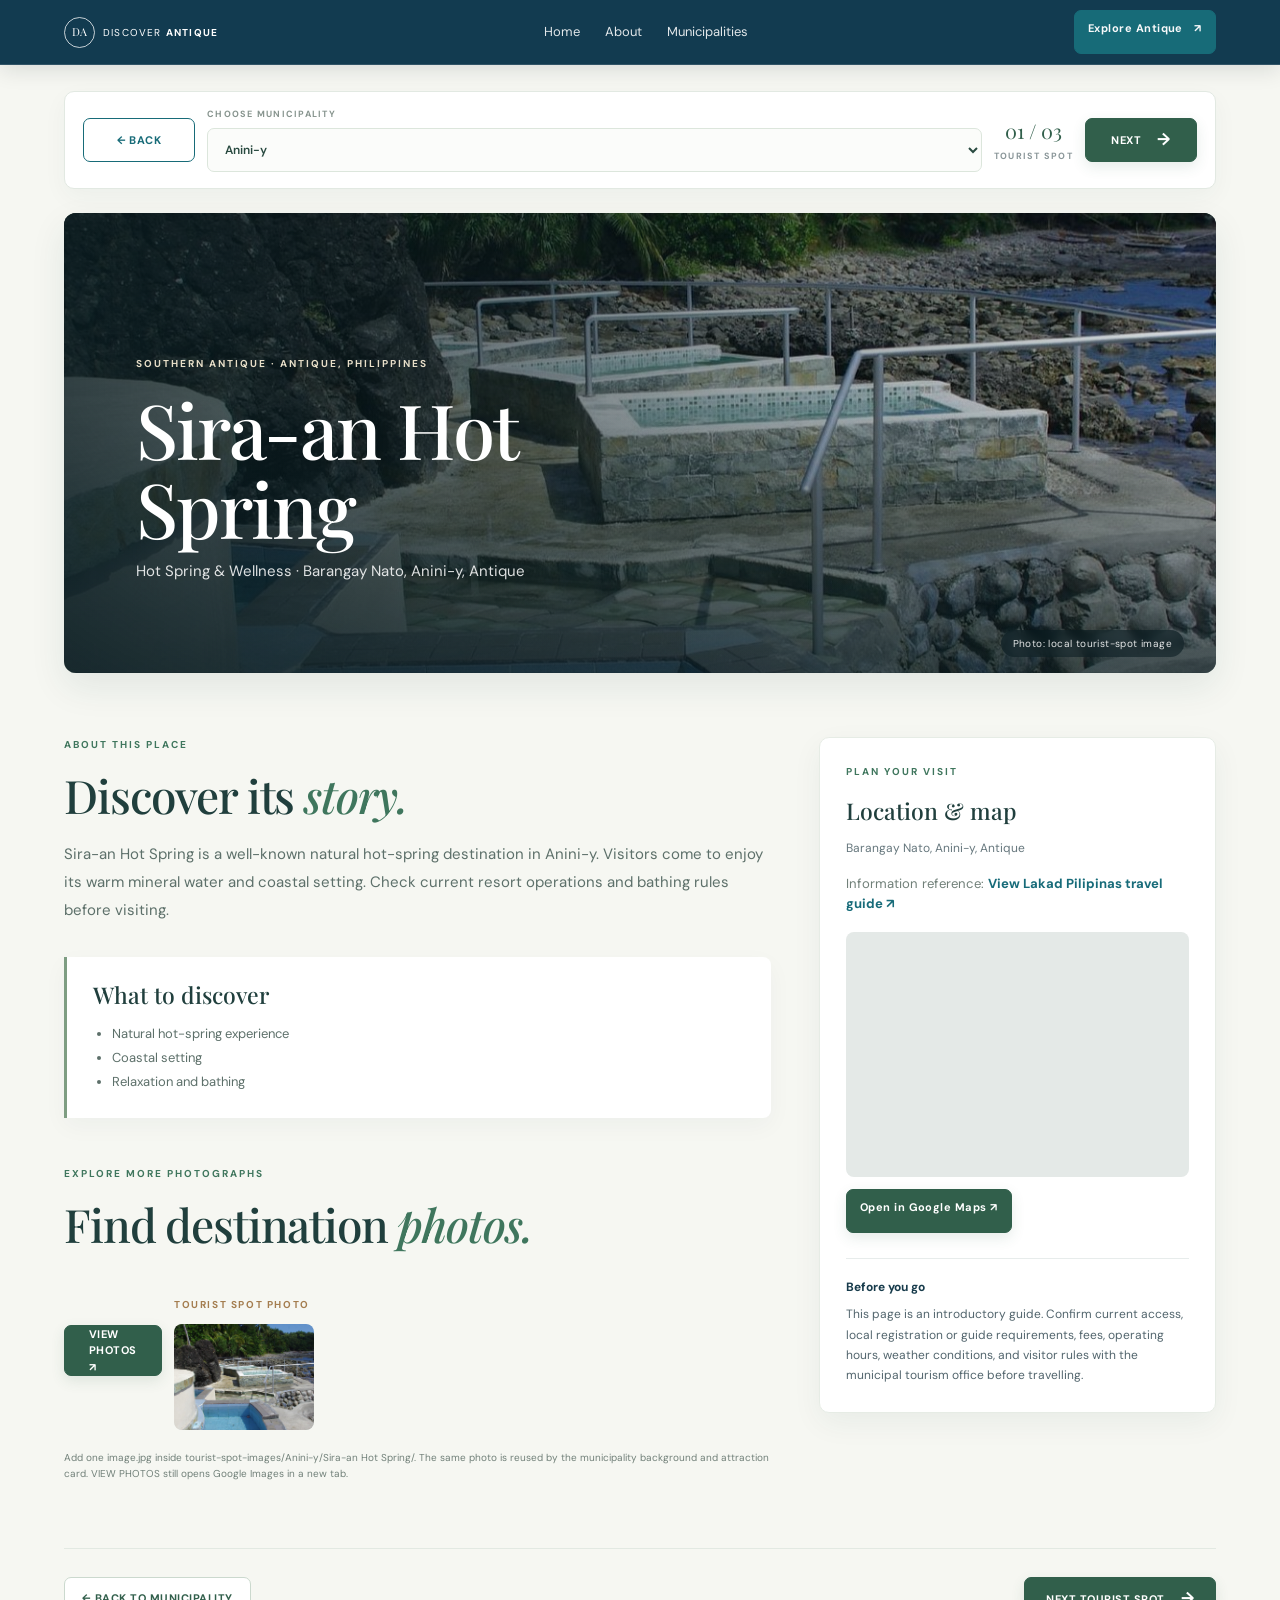
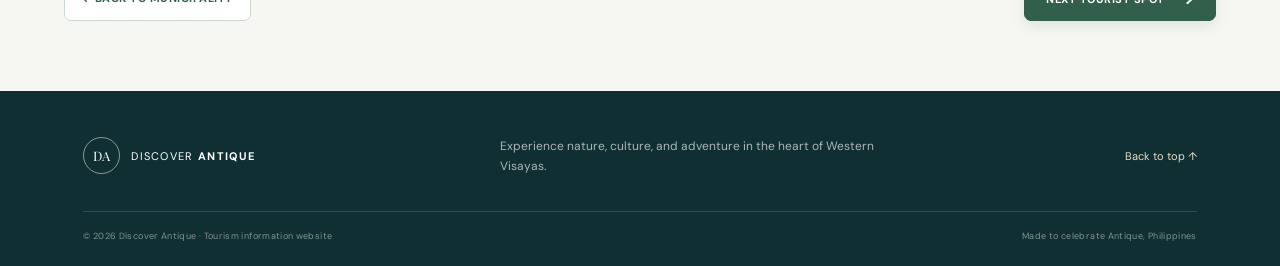
==== destination.html @ 6f018808 "Update Barbaza tourist attractions" ====
<!DOCTYPE html>
<html lang="en"><head>
<meta charset="UTF-8"><meta name="viewport" content="width=device-width, initial-scale=1.0">
<meta name="description" content="Explore attractions, sample photos, location information, and maps in Antique, Philippines.">
<meta name="referrer" content="no-referrer"><meta name="theme-color" content="#123B50"><title>Destination Details | Discover Antique</title>
<link rel="preconnect" href="https://fonts.googleapis.com"><link rel="preconnect" href="https://fonts.gstatic.com" crossorigin>
<link href="https://fonts.googleapis.com/css2?family=DM+Sans:wght@400;500;600;700&family=Playfair+Display:wght@500;600;700&display=swap" rel="stylesheet">
<link href="https://cdn.jsdelivr.net/npm/bootstrap@5.3.3/dist/css/bootstrap.min.css" rel="stylesheet" integrity="sha384-QWTKZyjpPEjISv5WaRU9OFeRpok6YctnYmDr5pNlyT2bRjXh0JMhjY6hW+ALEwIH" crossorigin="anonymous"><link rel="stylesheet" href="css/style.css"><link rel="stylesheet" href="css/destination.css">
</head><body class="detail-page">
<header class="site-header detail-header">
<a class="brand" href="index.html#top" aria-label="Discover Antique home"><span class="brand-mark">DA</span><span class="brand-name">DISCOVER <strong>ANTIQUE</strong></span></a>
<nav class="main-nav detail-nav" aria-label="Main navigation"><a href="index.html#top">Home</a><a href="index.html#about">About</a><a href="index.html#municipalities">Municipalities</a></nav>
<a class="header-cta btn btn-outline-light" href="index.html#municipalities">Explore Antique <span>↗</span></a></header>
<main class="detail-main">
<section class="destination-navigation" aria-label="Destination navigation">
  <a class="destination-back btn btn-outline-primary" id="backToMunicipality" href="index.html#municipalities">← BACK</a>
  <label class="detail-municipality-picker"><span>CHOOSE MUNICIPALITY</span><select id="detailMunicipalitySelect" aria-label="Choose a municipality"></select></label>
  <div class="destination-step" aria-live="polite">
    <span id="destinationStep">01 / 01</span>
    <small>TOURIST SPOT</small>
  </div>
  <button class="destination-next btn btn-primary" id="nextAttraction" type="button">NEXT <span aria-hidden="true">→</span></button>
</section>
<section class="detail-hero"><div class="detail-hero-backdrop" id="detailHeroBackdrop" role="img" aria-label=""></div><div class="detail-hero-shade"></div>
<div class="detail-hero-copy"><p class="eyebrow light" id="detailRegion">ANTIQUE · PHILIPPINES</p><h1 id="detailTitle">Destination</h1>
<p id="detailSubtitle">Discover this place in Antique.</p></div>
<p class="hero-photo-credit" id="detailHeroCredit" hidden></p></section>
<section class="detail-content"><div class="detail-main-column">
<p class="eyebrow">ABOUT THIS PLACE</p><h2>Discover its <em>story.</em></h2><p class="detail-description" id="detailDescription"></p>
<div class="detail-highlights"><h3>What to discover</h3><ul id="detailHighlights"></ul></div>
<div class="detail-gallery-block"><div><p class="eyebrow">EXPLORE MORE PHOTOGRAPHS</p><h2>Find destination <em>photos.</em></h2></div>
<div class="detail-gallery" id="detailGallery"></div><p class="sample-photo-disclaimer" id="galleryDisclaimer">Use the button below to open Google Images results for this tourist attraction.</p></div>
</div><aside class="detail-side-column"><div class="info-panel"><p class="eyebrow">PLAN YOUR VISIT</p><h3>Location &amp; map</h3>
<p class="location-line" id="detailLocation"></p><p class="source-line">Information reference: <a id="detailSourceLink" href="#" target="_blank" rel="noopener">View source ↗</a></p><div class="map-frame"><iframe id="detailMap" title="Map showing the selected destination" loading="lazy" referrerpolicy="no-referrer-when-downgrade"></iframe></div>
<a class="map-link btn btn-outline-primary" id="openMapLink" href="#" target="_blank" rel="noopener">Open in Google Maps ↗</a>
<div class="visit-note"><strong>Before you go</strong><p id="detailNote"></p></div></div></aside></section>
<section class="destination-bottom-navigation" aria-label="Destination navigation">
  <a class="destination-back bottom-back" id="bottomBackToMunicipality" href="index.html#municipalities">← BACK TO MUNICIPALITY</a>
  <button class="destination-next btn btn-primary" id="bottomNextAttraction" type="button">NEXT TOURIST SPOT <span aria-hidden="true">→</span></button>
</section></main>
<footer class="site-footer detail-footer"><div class="footer-top"><a class="brand brand-footer" href="index.html#top"><span class="brand-mark">DA</span><span class="brand-name">DISCOVER <strong>ANTIQUE</strong></span></a><p>Experience nature, culture, and adventure in the heart of Western Visayas.</p><a class="back-top" href="index.html#top">Back to top ↑</a></div>
<div class="footer-bottom"><span>© 2026 Discover Antique · Tourism information website</span><span>Made to celebrate Antique, Philippines</span></div></footer>
<script src="js/destination-data.js"></script><script src="js/backdrop.js"></script><script src="js/destination-detail.js"></script></body></html>
---- css/style.css ----
/* DISCOVER ANTIQUE — tropical nature visual identity */
:root {
  --ocean: #123B50;
  --ocean-deep: #0b2b3b;
  --green: #287A55;
  --green-dark: #1c5d40;
  --sand: #E8D8B9;
  --cream: #F7F6F0;
  --white: #FFFFFF;
  --ink: #183744;
  --muted: #6d7d7c;
  --serif: "Playfair Display", Georgia, serif;
  --sans: "DM Sans", Arial, sans-serif;
}

* { box-sizing: border-box; }
html { scroll-behavior: smooth; }
body { margin: 0; color: var(--ink); background: var(--cream); font-family: var(--sans); }
a { color: inherit; text-decoration: none; }
button { font: inherit; }

.site-header {
  position: absolute; z-index: 10; top: 0; left: 0; width: 100%;
  display: flex; align-items: center; justify-content: space-between;
  padding: 22px 6.5%; color: var(--white);
  border-bottom: 1px solid rgba(255,255,255,.18);
}
.brand { display: inline-flex; align-items: center; gap: 11px; letter-spacing: .12em; font-size: 11px; }
.brand-mark { display: grid; place-items: center; width: 37px; height: 37px; border: 1px solid rgba(255,255,255,.75); border-radius: 50%; font-family: var(--serif); font-size: 13px; letter-spacing: 0; }
.brand-name strong { font-weight: 700; }
.main-nav { display: flex; gap: 34px; font-size: 12px; color: rgba(255,255,255,.88); }
.main-nav a { transition: color .25s; }
.main-nav a:hover { color: var(--sand); }
.header-cta { border: 1px solid rgba(255,255,255,.65); padding: 11px 16px; border-radius: 3px; font-size: 11px; letter-spacing: .04em; }
.header-cta span { margin-left: 8px; }
.menu-toggle { display: none; color: white; background: none; border: 0; font-size: 24px; }

.hero { position: relative; min-height: 720px; height: 94vh; max-height: 900px; overflow: hidden; display: flex; align-items: center; color: white; background: var(--ocean); }
.hero-image { position: absolute; inset: 0; background-image: none; background-size: cover; background-position: center 48%; animation: heroDrift 24s ease-in-out infinite alternate; }
.hero-shade { position: absolute; inset: 0; background: linear-gradient(90deg, rgba(8,34,47,.78) 0%, rgba(8,34,47,.42) 48%, rgba(8,34,47,.12) 100%), linear-gradient(0deg, rgba(8,34,47,.35), transparent 45%); }
.hero-content { position: relative; z-index: 1; width: min(700px, 82%); margin-left: 10%; padding-top: 50px; animation: riseIn 1s both; }
.eyebrow { color: var(--green); font-size: 10px; font-weight: 700; letter-spacing: .2em; margin: 0 0 18px; }
.eyebrow.light { color: var(--sand); }
h1, h2, h3, p { margin-top: 0; }
.hero h1 { font-family: var(--serif); font-weight: 500; font-size: clamp(48px, 7vw, 88px); line-height: 1.06; letter-spacing: -.035em; margin: 0 0 23px; }
h1 em, h2 em { color: var(--sand); font-weight: 500; }
.hero-copy { max-width: 470px; color: rgba(255,255,255,.86); line-height: 1.8; font-size: 14px; margin-bottom: 32px; }
.button { display: inline-flex; align-items: center; gap: 28px; padding: 15px 19px; border-radius: 3px; font-size: 11px; font-weight: 700; letter-spacing: .04em; transition: transform .25s, background .25s; }
.button:hover { transform: translateY(-3px); }
.button-light { color: var(--ocean); background: var(--white); }
.button-light:hover { background: var(--sand); }
.hero-bottom { position: absolute; bottom: 34px; left: 6.5%; right: 6.5%; display: flex; align-items: center; gap: 18px; color: rgba(255,255,255,.8); font-size: 9px; letter-spacing: .18em; }
.hero-line { height: 1px; width: 65px; background: var(--sand); }

.section-wrap { width: min(1180px, 87%); margin-inline: auto; }
.intro { display: grid; grid-template-columns: 1fr 1fr; gap: 8%; padding-top: 112px; padding-bottom: 105px; align-items: end; }
h2 { font-family: var(--serif); font-size: clamp(35px, 4vw, 55px); font-weight: 500; line-height: 1.13; letter-spacing: -.025em; margin-bottom: 0; }
h2 em { color: var(--green); }
.intro-copy { color: var(--muted); font-size: 14px; line-height: 1.9; max-width: 480px; margin: 0 0 4px; }

.municipality-section { background: #edf0e9; padding: 85px 0 76px; overflow: hidden; }
.section-heading { display: flex; justify-content: space-between; align-items: end; margin-bottom: 38px; }
.section-subtitle { color: var(--muted); font-size: 13px; line-height: 1.7; margin: 15px 0 0; }
.carousel-controls { display: flex; gap: 9px; padding-bottom: 5px; }
.circle-control { width: 43px; height: 43px; border: 1px solid rgba(18,59,80,.25); border-radius: 50%; color: var(--ocean); background: transparent; cursor: pointer; font-size: 18px; transition: .25s; }
.circle-control:hover { color: white; background: var(--ocean); }
.carousel-shell { overflow: hidden; }
.municipality-track { display: flex; gap: 18px; overflow-x: auto; padding: 4px 6.5% 22px; scroll-snap-type: x mandatory; scroll-behavior: smooth; scrollbar-width: none; }
.municipality-track::-webkit-scrollbar { display: none; }
.municipality-card { position: relative; flex: 0 0 250px; height: 340px; overflow: hidden; border-radius: 7px; color: white; cursor: pointer; scroll-snap-align: start; isolation: isolate; background: var(--ocean); border: 0; padding: 0; text-align: left; transition: transform .35s, box-shadow .35s; }
.municipality-card:hover, .municipality-card:focus-visible { transform: translateY(-7px); box-shadow: 0 18px 36px rgba(18,59,80,.2); outline: none; }
.card-image { position: absolute; z-index: 0; inset: 0; display: block; background-size: cover; background-position: center; background-repeat: no-repeat; transition: transform .8s cubic-bezier(.2,.7,.2,1); }
.municipality-card:hover .card-image, .municipality-card:focus-visible .card-image { transform: scale(1.1); }
.card-shade { position: absolute; z-index: 1; inset: 0; display: block; background: linear-gradient(0deg, rgba(5,28,38,.82), rgba(5,28,38,.02) 75%); }
.card-number { position: absolute; z-index: 2; top: 18px; left: 18px; font-size: 10px; letter-spacing: .16em; color: rgba(255,255,255,.85); }
.card-content { position: absolute; z-index: 2; left: 20px; right: 18px; bottom: 22px; transform: translateY(8px); transition: transform .35s; }
.municipality-card:hover .card-content { transform: translateY(0); }
.card-content small { display: block; color: var(--sand); font-size: 9px; letter-spacing: .16em; margin-bottom: 8px; text-transform: uppercase; }
.card-content strong { display: block; font-family: var(--serif); font-size: 25px; line-height: 1.1; font-weight: 500; }
.card-content span { display: block; color: rgba(255,255,255,.8); font-size: 11px; margin-top: 8px; }
.carousel-hint { text-align: center; color: #71817a; font-size: 9px; letter-spacing: .2em; margin: 15px 0 0; }

.destination-section { position: relative; width: min(1180px, 87%); min-height: 490px; margin: 110px auto; border-radius: 8px; overflow: hidden; display: flex; align-items: center; color: white; background: var(--ocean); isolation: isolate; }
.destination-photo { position: absolute; z-index: -2; inset: 0; overflow: hidden; background: linear-gradient(120deg, #1d4a46, #0f2a33); }
/* Photo changes are handled by the crossfade layers (see .backdrop-layer). */
.destination-overlay { position: absolute; z-index: -1; inset: 0; background: linear-gradient(90deg, rgba(8,35,48,.86), rgba(8,35,48,.52) 58%, rgba(8,35,48,.12)); }
.destination-content { width: min(660px, 85%); padding: 70px 0 70px 8%; }
.destination-content h2 { color: white; font-size: clamp(38px, 5vw, 62px); margin-bottom: 17px; }
.destination-description { max-width: 540px; color: rgba(255,255,255,.86); font-size: 13px; line-height: 1.85; }
.attraction-list { display: flex; flex-wrap: wrap; gap: 9px; margin-top: 25px; }
.attraction-chip { border: 1px solid rgba(255,255,255,.45); color: white; border-radius: 30px; padding: 9px 13px; font-size: 10px; background: rgba(255,255,255,.08); }
.photo-note { color: rgba(255,255,255,.62); font-size: 10px; margin-top: 24px; line-height: 1.6; }

.featured-section { padding: 8px 0 112px; }
.featured-heading { text-align: center; max-width: 650px; margin: 0 auto 42px; }
.featured-heading .section-subtitle { max-width: 510px; margin-inline: auto; }
.feature-grid { display: grid; grid-template-columns: 1.25fr 1fr; grid-template-rows: 220px 220px; gap: 17px; }
.feature-card { position: relative; min-height: 200px; overflow: hidden; border-radius: 6px; background: var(--ocean); color: white; }
.feature-card-large { grid-row: span 2; }
.feature-card img { width: 100%; height: 100%; object-fit: cover; display: block; transition: transform .8s; }
.feature-card:hover img { transform: scale(1.06); }
.feature-card::after { content: ""; position: absolute; inset: 0; background: linear-gradient(0deg, rgba(6,31,43,.75), transparent 70%); }
.feature-caption { position: absolute; z-index: 1; left: 23px; bottom: 22px; }
.feature-caption span { color: var(--sand); font-size: 9px; letter-spacing: .17em; }
.feature-caption h3 { font-family: var(--serif); font-weight: 500; font-size: 23px; margin: 7px 0 0; }

.site-footer { background: var(--ocean-deep); color: white; padding: 45px 6.5% 22px; }
.footer-top { display: flex; align-items: center; justify-content: space-between; gap: 25px; padding-bottom: 35px; }
.footer-top p { max-width: 380px; color: rgba(255,255,255,.65); font-size: 12px; line-height: 1.7; margin: 0; }
.brand-footer .brand-mark { border-color: rgba(255,255,255,.5); }
.back-top { font-size: 11px; color: var(--sand); }
.footer-bottom { border-top: 1px solid rgba(255,255,255,.15); padding-top: 18px; display: flex; justify-content: space-between; gap: 20px; color: rgba(255,255,255,.48); font-size: 9px; letter-spacing: .04em; }

@keyframes heroDrift { from { transform: scale(1); } to { transform: scale(1.09); } }
@keyframes riseIn { from { opacity: 0; transform: translateY(22px); } to { opacity: 1; transform: translateY(0); } }

@media (max-width: 760px) {
  .site-header { padding: 16px 5%; }
  .menu-toggle { display: block; order: 3; }
  .header-cta { display: none; }
  .main-nav { display: none; position: absolute; top: 69px; left: 0; right: 0; padding: 20px 6%; background: var(--ocean-deep); flex-direction: column; gap: 18px; }
  .main-nav.open { display: flex; }
  .hero { min-height: 650px; height: 88vh; }
  .hero-content { margin-left: 7%; width: 86%; }
  .hero h1 { font-size: clamp(46px, 13vw, 66px); }
  .hero-bottom { left: 7%; right: 7%; font-size: 8px; gap: 10px; }
  .intro { grid-template-columns: 1fr; gap: 23px; padding-top: 76px; padding-bottom: 76px; }
  .section-heading { align-items: end; gap: 15px; }
  .section-heading h2 { font-size: 36px; }
  .carousel-controls { flex-shrink: 0; }
  .circle-control { width: 38px; height: 38px; }
  .municipality-track { padding-left: 6.5%; }
  .municipality-card { flex-basis: 220px; height: 300px; }
  .destination-section { margin: 75px auto; min-height: 520px; }
  .destination-content { padding: 55px 7%; width: 100%; }
  .destination-overlay { background: linear-gradient(90deg, rgba(8,35,48,.88), rgba(8,35,48,.48)); }
  .feature-grid { grid-template-columns: 1fr; grid-template-rows: 260px 190px 190px; }
  .feature-card-large { grid-row: auto; }
  .footer-top { align-items: flex-start; flex-direction: column; }
  .footer-bottom { flex-direction: column; }
}

@media (prefers-reduced-motion: reduce) {
  *, *::before, *::after { scroll-behavior: auto !important; animation-duration: .01ms !important; animation-iteration-count: 1 !important; transition-duration: .01ms !important; }
}

/* Responsive refinements and carousel interaction states */
.municipality-track { cursor: grab; touch-action: pan-y; user-select: none; -webkit-user-select: none; }
.municipality-track.is-dragging { cursor: grabbing; scroll-snap-type: none; scroll-behavior: auto; }
.municipality-track.is-dragging .municipality-card { pointer-events: none; }
.municipality-card.is-active { outline: 3px solid var(--sand); outline-offset: -3px; box-shadow: 0 14px 32px rgba(18,59,80,.28); }
.municipality-card.is-active .card-content { transform: translateY(0); }

@media (min-width: 761px) and (max-width: 1024px) {
  .site-header { padding-inline: 4%; }
  .main-nav { gap: 18px; }
  .section-wrap, .destination-section { width: 90%; }
  .municipality-card { flex-basis: 230px; }
  .intro { gap: 5%; }
}

@media (max-width: 760px) {
  .site-header { gap: 12px; }
  .brand { font-size: 9px; gap: 8px; }
  .brand-mark { width: 33px; height: 33px; }
  .main-nav { z-index: 20; }
  .hero { min-height: 610px; height: 88svh; }
  .hero-content { padding-top: 35px; }
  .hero-copy { font-size: 13px; }
  .hero-bottom { letter-spacing: .1em; }
  .section-wrap { width: 90%; }
  .section-heading { align-items: center; }
  .section-heading > div:first-child { min-width: 0; }
  .section-heading h2 { font-size: clamp(31px, 8vw, 38px); }
  .section-subtitle { font-size: 12px; }
  .municipality-section { padding: 68px 0 58px; }
  .municipality-track { gap: 14px; padding: 4px 5% 20px; }
  .municipality-card { flex-basis: min(76vw, 260px); height: 310px; }
  .destination-section { width: 90%; min-height: 540px; }
  .destination-content { padding: 48px 7%; }
  .destination-content h2 { font-size: clamp(36px, 10vw, 48px); }
  .feature-grid { gap: 13px; }
  .featured-section { padding-bottom: 75px; }
  .site-footer { padding-inline: 5%; }
}

@media (max-width: 420px) {
  .hero h1 { font-size: clamp(42px, 12vw, 54px); }
  .hero-bottom { font-size: 7px; gap: 8px; }
  .hero-line { width: 35px; }
  .section-heading { align-items: flex-end; }
  .carousel-controls { gap: 6px; }
  .circle-control { width: 35px; height: 35px; }
  .municipality-card { height: 285px; }
  .footer-bottom { font-size: 8px; }
}


/* Centered translucent municipality selection button */
.municipality-card { cursor: grab; }
.municipality-card:active { cursor: grabbing; }
.municipality-play {
  position: absolute;
  z-index: 2;
  top: 50%;
  left: 50%;
  display: inline-flex;
  align-items: center;
  justify-content: center;
  gap: 9px;
  min-width: 118px;
  min-height: 48px;
  padding: 0 17px;
  transform: translate(-50%, -50%);
  border: 1px solid rgba(255,255,255,.82);
  border-radius: 999px;
  color: #fff;
  background: rgba(255,255,255,.19);
  -webkit-backdrop-filter: blur(7px);
  backdrop-filter: blur(7px);
  box-shadow: 0 5px 22px rgba(0,0,0,.2);
  font-family: var(--sans);
  font-size: 10px;
  font-weight: 700;
  letter-spacing: .15em;
  cursor: pointer;
  opacity: .96;
  transition: background .25s, border-color .25s, box-shadow .25s, transform .25s;
}
.municipality-play .play-symbol {
  font-size: 15px;
  line-height: 1;
}
.municipality-play:hover,
.municipality-play:focus-visible {
  outline: none;
  background: rgba(255,255,255,.34);
  border-color: #fff;
  box-shadow: 0 8px 28px rgba(0,0,0,.3), 0 0 0 3px rgba(255,255,255,.16);
  transform: translate(-50%, -50%) scale(1.07);
}
.municipality-play:focus-visible {
  outline: 2px solid #fff;
  outline-offset: 4px;
}
.municipality-card.is-active .municipality-play {
  background: rgba(232,216,185,.3);
  border-color: var(--sand);
}
.municipality-track.is-dragging .municipality-play { pointer-events: none; }
@media (max-width: 760px) {
  .municipality-play { min-width: 108px; min-height: 44px; }
}


.attractions-section{padding:10px 0 100px}.attractions-heading{margin-bottom:28px}.attractions-heading h2,.more-places h2{font-family:var(--serif);font-size:clamp(32px,4vw,48px);font-weight:500;line-height:1.12;margin:8px 0 12px}
.attraction-card-grid{display:grid;grid-template-columns:repeat(3,minmax(0,1fr));gap:22px;margin-top:26px}.attraction-preview-card{overflow:hidden;border:1px solid rgba(18,59,80,.1);border-radius:8px;background:#fff;box-shadow:0 12px 34px rgba(14,43,56,.07);transition:transform .25s,box-shadow .25s}.attraction-preview-card:hover{transform:translateY(-5px);box-shadow:0 18px 40px rgba(14,43,56,.12)}
.attraction-preview-photo{height:190px;background-size:cover;background-position:center}.attraction-preview-body{padding:22px}.attraction-preview-label{color:#a47d4f;font-size:9px;letter-spacing:.16em;font-weight:700}.attraction-preview-body h3{color:#173b4b;font-family:var(--serif);font-size:22px;font-weight:600;margin:9px 0}.attraction-preview-body p{color:#65737a;font-size:13px;line-height:1.7;min-height:66px}.attraction-view-link,.map-link{display:inline-block;color:#1c6576;text-decoration:none;font-size:12px;font-weight:700;margin-top:12px}.attraction-view-link:hover,.map-link:hover{text-decoration:underline}.sample-photo-disclaimer{margin-top:20px;color:#78858a;font-size:10px;line-height:1.6}

/* Municipality attraction chips are links to dedicated destination detail pages. */
.attraction-chip { cursor: pointer; text-decoration: none; transition: background .2s ease, color .2s ease, border-color .2s ease; }
.attraction-chip:hover, .attraction-chip:focus-visible { background: rgba(255,255,255,.22); border-color: rgba(255,255,255,.9); color: #fff; outline: none; }


/* Bootstrap 5.3.3 button integration — keep Discover Antique's original visual identity. */
.btn { font-family: inherit; font-weight: 700; transition: transform .2s ease, box-shadow .2s ease, background-color .2s ease, color .2s ease; }
.btn:focus-visible { outline: 3px solid rgba(48, 143, 111, .45); outline-offset: 3px; box-shadow: none; }
.btn:active { transform: translateY(1px); }
.header-cta.btn, .button.btn, .destination-back.btn, .destination-next.btn, .map-link.btn { text-decoration: none; }
.attraction-chip.btn { line-height: 1.35; }
.municipality-play.btn { border: 1px solid rgba(255,255,255,.72); }
.circle-control.btn { display: inline-flex; align-items: center; justify-content: center; padding: 0; }
.destination-back.btn, .destination-next.btn { --bs-btn-border-radius: 4px; }
.map-link.btn { padding: 9px 13px; border-radius: 4px; }

/* 2026 visual refinement: calm, nature-led Antique identity */
:root {
  --ocean: #183f43;
  --ocean-deep: #102f32;
  --green: #3f765d;
  --green-dark: #315f4b;
  --sand: #e8dfc9;
  --cream: #f6f7f2;
  --ink: #203b3c;
  --muted: #687a73;
  --surface: #ffffff;
  --line: #e2e9e2;
  --shadow-soft: 0 14px 38px rgba(24, 63, 67, .08);
}
body { background: var(--cream); color: var(--ink); }
.hero { background: #183f43; }
.hero-image {
  background-image: none;
  background-position: center 48%;
}
.hero-shade {
  background: linear-gradient(90deg, rgba(12,39,38,.76) 0%, rgba(12,39,38,.43) 52%, rgba(12,39,38,.12) 100%), linear-gradient(0deg, rgba(12,39,38,.32), transparent 48%);
}
.site-header { backdrop-filter: blur(8px); background: rgba(16,47,50,.12); }
.main-nav { font-size: 13px; }
.header-cta, .button, .circle-control, .attraction-chip, .municipality-play,
.carousel-controls button, .back-top, .map-link, .attraction-view-link {
  transition: color .2s ease, background-color .2s ease, border-color .2s ease, box-shadow .2s ease, transform .2s ease;
}
.button { border-radius: 7px; min-height: 48px; padding: 15px 22px; letter-spacing: .025em; }
.button-light { color: #244a42; box-shadow: 0 8px 22px rgba(0,0,0,.12); }
.button-light:hover { color: #183f43; background: #eee7d7; box-shadow: 0 12px 28px rgba(0,0,0,.16); }
.header-cta { border-radius: 7px; padding: 13px 18px; }
.header-cta:hover { background: rgba(255,255,255,.16); border-color: #fff; transform: translateY(-1px); }
.municipality-section { background: #edf1e9; }
.circle-control { background: #fff; border-color: #d6e0d8; box-shadow: 0 4px 12px rgba(24,63,67,.05); }
.circle-control:hover { background: var(--green-dark); border-color: var(--green-dark); color: #fff; }
.municipality-card { border-radius: 12px; box-shadow: 0 8px 24px rgba(20,50,45,.08); }
.destination-section { border-radius: 12px; box-shadow: var(--shadow-soft); }
.attraction-chip { border-radius: 999px; padding: 10px 15px; background: rgba(255,255,255,.12); }
.attraction-chip:hover, .attraction-chip:focus-visible { background: #fff; color: var(--green-dark); border-color: #fff; transform: translateY(-1px); }
.feature-card { border-radius: 10px; }
.site-footer { background: #102f32; }
:focus-visible { outline-color: #7ea58b; }
@media (prefers-reduced-motion: reduce) {
  .hero-image { animation: none; }
  *, *::before, *::after { scroll-behavior: auto !important; transition-duration: .01ms !important; }
}

/* 3D municipality coverflow: the centered card is prominent and drives the backdrop. */
.municipality-section {
  position: relative;
  isolation: isolate;
  background: #142f30;
  transition: background-color .45s ease;
}
.municipality-section::before {
  content: "";
  position: absolute;
  z-index: -3;
  inset: 0;
  background: linear-gradient(120deg, #234d45, #122f38);
}
.municipality-section::after {
  content: "";
  position: absolute;
  z-index: -1;
  inset: 0;
  background: linear-gradient(180deg, rgba(8,29,32,.82), rgba(8,29,32,.64) 48%, rgba(8,29,32,.88));
}
.municipality-section .eyebrow,
.municipality-section h2,
.municipality-section .section-subtitle { color: #fff; }
.municipality-section h2 em { color: var(--sand); }
.municipality-section .section-subtitle { opacity: .82; }
.municipality-section .circle-control { color: #fff; border-color: rgba(255,255,255,.5); background: rgba(255,255,255,.1); }
.municipality-section .circle-control:hover { background: rgba(255,255,255,.25); }
.carousel-shell { perspective: 1500px; overflow: hidden; }
.municipality-track {
  align-items: center;
  gap: 18px;
  padding: 32px max(6.5%, calc((100vw - 250px) / 2)) 42px;
  overflow-x: auto;
  overflow-y: visible;
  perspective: 1500px;
  transform-style: preserve-3d;
  scroll-snap-type: x mandatory;
  scrollbar-width: none;
}
.municipality-card {
  flex-basis: 250px;
  height: 355px;
  flex-shrink: 0;
  transform-origin: center center;
  transform-style: preserve-3d;
  backface-visibility: hidden;
  scroll-snap-align: center;
  box-shadow: 0 22px 48px rgba(0,0,0,.28);
  transition: transform .18s ease-out, box-shadow .35s ease, filter .35s ease;
  will-change: transform;
}
.municipality-card.is-centered {
  box-shadow: 0 30px 65px rgba(0,0,0,.42), 0 0 0 1px rgba(255,255,255,.28);
  filter: brightness(1.08);
}
.municipality-card:not(.is-centered) {
  opacity: .72;
  filter: brightness(.92) saturate(.82);
}
.municipality-card:not(.is-centered):hover,
.municipality-card:not(.is-centered):focus-visible {
  opacity: .82;
  filter: brightness(1) saturate(.95);
}
.municipality-card .card-content { transform: translateY(0); }
.municipality-card .card-image { background-size: cover; background-position: center; background-repeat: no-repeat; }
.carousel-hint { color: rgba(255,255,255,.72); }
@media (max-width: 760px) {
  .municipality-track { padding: 25px max(7vw, calc((100vw - 220px) / 2)) 34px; gap: 14px; }
  .municipality-card { flex-basis: 220px; height: 315px; }
  .municipality-section .section-heading { align-items: flex-end; }
}
@media (prefers-reduced-motion: reduce) {
  .backdrop-layer, .municipality-card { transition: none !important; }
}

/* Cinematic background crossfade (js/backdrop.js) */
.backdrop-layer {
  position: absolute;
  inset: 0;
  z-index: -2;
  background-size: cover;
  background-position: center;
  background-repeat: no-repeat;
  opacity: 0;
  transform: scale(1.07);
  transition: opacity 1.1s ease, transform 0s linear 1.1s;
  will-change: opacity, transform;
}
.backdrop-layer.is-visible {
  opacity: 1;
  transform: scale(1);
  transition: opacity 1.1s ease, transform 9s ease-out;
}
.section-backdrop-layer.is-visible { opacity: .62; }
.panel-backdrop-layer { z-index: 0; }

/* Clean gradient when a municipality photo cannot load (never a stock substitute). */
.card-image.card-image-fallback { background: linear-gradient(145deg, #2b5a52, #123038); }

/* Photo credit under featured images */
.feature-credit { display: block; margin-top: 6px; font-size: 9px; letter-spacing: .08em; color: rgba(255,255,255,.7); }

/* Keep municipality card controls above their own background photograph. */
.municipality-card .municipality-play { position: absolute; z-index: 3; }


/* Mobile carousel touch and optional gyroscope parallax */
.carousel-guidance {
  display: flex;
  flex-direction: column;
  align-items: center;
  gap: 12px;
  padding: 0 16px;
}
.carousel-guidance .carousel-hint { margin: 0; }
.tilt-toggle {
  border: 1px solid rgba(255,255,255,.42);
  border-radius: 999px;
  padding: 9px 15px;
  color: rgba(255,255,255,.9);
  background: rgba(255,255,255,.08);
  font: 600 10px/1.2 var(--sans);
  letter-spacing: .08em;
  cursor: pointer;
  min-height: 38px;
  -webkit-tap-highlight-color: transparent;
}
.tilt-toggle:hover, .tilt-toggle[aria-pressed="true"] {
  color: var(--ocean-deep);
  background: var(--sand);
  border-color: var(--sand);
}
.municipality-track {
  touch-action: pan-y;
  overscroll-behavior-x: contain;
  -webkit-overflow-scrolling: touch;
  scroll-padding-inline: max(7vw, calc((100vw - 220px) / 2));
}
.municipality-track.is-dragging {
  scroll-snap-type: none !important;
  scroll-behavior: auto !important;
  cursor: grabbing;
}
.card-image {
  will-change: transform;
  transition: transform .16s ease-out;
}
@media (max-width: 760px) {
  .municipality-track { gap: 14px; }
  .municipality-card { min-height: 300px; }
  .carousel-guidance { gap: 10px; }
  .tilt-toggle { min-height: 42px; padding-inline: 18px; }
}
@media (prefers-reduced-motion: reduce) {
  .card-image { transition: none !important; }
}


/* Smoother carousel motion and faster, clearer Explore-button feedback */
.municipality-card {
  transition: box-shadow .42s cubic-bezier(.2,.7,.2,1), filter .42s ease, opacity .42s ease;
}
.municipality-play {
  z-index: 5 !important;
  min-width: 122px;
  min-height: 50px;
  touch-action: manipulation;
  -webkit-tap-highlight-color: transparent;
  user-select: none;
  -webkit-user-select: none;
  transition: background-color .16s ease, border-color .16s ease,
              box-shadow .16s ease, transform .16s cubic-bezier(.2,.8,.2,1);
}
.municipality-play:active {
  transform: translate(-50%, -50%) scale(.94);
  background: rgba(232,216,185,.42);
  border-color: var(--sand);
  box-shadow: 0 2px 10px rgba(0,0,0,.24);
}
.municipality-play .play-symbol {
  display: inline-block;
  transition: transform .18s ease;
}
.municipality-play:hover .play-symbol,
.municipality-play:focus-visible .play-symbol {
  transform: translateX(2px);
}
.municipality-track.is-dragging .municipality-play { pointer-events: none; }
@media (max-width: 760px) {
  .municipality-play { min-width: 116px; min-height: 48px; }
}
@media (prefers-reduced-motion: reduce) {
  .municipality-card, .municipality-play, .municipality-play .play-symbol {
    transition: none !important;
  }
}


/* Bounded municipality carousel, direct picker, and matching tilt parallax */
.carousel-tools{display:grid;grid-template-columns:minmax(170px,1fr) auto;align-items:end;gap:8px 14px;min-width:min(100%,300px)}
.municipality-picker-label{grid-column:1/-1;color:rgba(255,255,255,.76);font:700 9px/1.2 var(--sans);letter-spacing:.16em}
.municipality-picker{width:100%;min-height:43px;border:1px solid rgba(255,255,255,.42);border-radius:7px;padding:0 34px 0 13px;color:#fff;background:rgba(255,255,255,.12);font:600 12px var(--sans);outline:none}
.municipality-picker option{color:#183f43;background:#fff}
.municipality-picker:focus-visible{border-color:var(--sand);box-shadow:0 0 0 3px rgba(220,197,155,.2)}
.carousel-controls{align-self:end;padding:0;gap:7px}
.circle-control{width:43px;height:43px;flex:0 0 43px}
.circle-control:disabled{opacity:.32;cursor:not-allowed;box-shadow:none}
.circle-control:disabled:hover{color:inherit;background:rgba(255,255,255,.1)}
.backdrop-layer{transform:translate3d(var(--backdrop-shift-x,0px),var(--backdrop-shift-y,0px),0) scale(1.08)}
.backdrop-layer.is-visible{transform:translate3d(var(--backdrop-shift-x,0px),var(--backdrop-shift-y,0px),0) scale(1)}
.detail-tilt-toggle{margin-left:auto;white-space:nowrap}
@media(max-width:760px){
  .section-heading{align-items:flex-start;flex-direction:column}
  .carousel-tools{width:100%;grid-template-columns:minmax(0,1fr) auto}
  .municipality-picker{min-height:42px}
  .circle-control{width:40px;height:40px;flex-basis:40px}
  .detail-tilt-toggle{font-size:9px;padding:8px 11px}
}


/* Compact fixed header stays visible while visitors scroll. */
.site-header{
  position:fixed;
  top:0;left:0;right:0;
  z-index:1000;
  min-height:64px;
  padding:10px 5%;
  background:rgba(11,43,59,.94);
  border-bottom:1px solid rgba(255,255,255,.13);
  backdrop-filter:blur(12px);
  -webkit-backdrop-filter:blur(12px);
  box-shadow:0 5px 22px rgba(5,25,34,.12);
}
.site-header .brand{gap:8px;font-size:10px}
.site-header .brand-mark{width:31px;height:31px;font-size:11px}
.site-header .main-nav{gap:25px}
.site-header .header-cta{padding:9px 13px;font-size:10px}
.site-header .menu-toggle{font-size:19px;line-height:1;padding:7px}
@media(max-width:760px){
  .site-header{min-height:56px;padding:8px 4%}
  .site-header .brand{font-size:8px;gap:7px;letter-spacing:.1em}
  .site-header .brand-mark{width:28px;height:28px;font-size:10px}
  .site-header .menu-toggle{font-size:19px;padding:5px}
  .main-nav{top:56px}
}


/* Local image system: empty folders intentionally show the original themed gradients. */
.card-image { overflow: hidden; background: linear-gradient(145deg,#16485a,#287a68 62%,#9ab99a); }
.card-image-layer, .province-photo-layer {
  position:absolute; inset:0; display:block; background-size:cover; background-position:center;
  background-repeat:no-repeat; opacity:0; transition:opacity .9s ease;
}
.card-image-layer.is-visible, .province-photo-layer.is-visible { opacity:1; }
.feature-photo-slideshow { position:absolute; inset:0; overflow:hidden; background:linear-gradient(145deg,#16485a,#287a68 62%,#9ab99a); }
.feature-card .feature-photo-slideshow { z-index:0; }
.feature-card .feature-photo-slideshow .province-photo-layer { transform:scale(1); transition:opacity .9s ease,transform 8s ease; }
.feature-card:hover .feature-photo-slideshow .province-photo-layer.is-visible { transform:scale(1.06); }
.feature-credit { display:inline-block; margin-top:9px; color:rgba(255,255,255,.72); font-size:10px; }
.card-image-fallback { background-image:linear-gradient(145deg,#123b50,#1c665e 65%,#779b82); }
.hero-image { background-image:none; background:linear-gradient(120deg,#0b2b3b,#1c5d58 60%,#6f927c); }
.backdrop-layer { background-size:cover; background-position:center; background-repeat:no-repeat; }
@media (max-width:760px) {
  .site-header { padding:14px 5%; }
  .hero-content { width:88%; margin-left:6%; padding-top:30px; }
  .hero-content h1 { font-size:clamp(42px,12vw,66px); }
  .carousel-shell { overflow:hidden; }
  .municipality-track { touch-action:pan-y; }
  .municipality-card { flex:0 0 min(72vw,310px); }
  .destination-content { width:92%; padding:52px 5%; }
  .feature-grid { grid-template-columns:1fr; }
  .feature-card-large { grid-row:auto; min-height:270px; }
}
@media (prefers-reduced-motion:reduce) {
  *,*::before,*::after { scroll-behavior:auto!important; animation-duration:.01ms!important; animation-iteration-count:1!important; transition-duration:.01ms!important; }
}

.destination-search { position:relative; width:min(440px,100%); margin-top:22px; z-index:5; }
.destination-search label { display:block; color:#6d7d7c; font-size:9px; font-weight:700; letter-spacing:.16em; margin-bottom:7px; }
.destination-search input { width:100%; min-height:46px; border:1px solid rgba(18,59,80,.2); border-radius:7px; padding:0 15px; color:#183744; background:#fff; outline:none; box-shadow:0 6px 20px rgba(14,43,56,.05); }
.destination-search input:focus { border-color:#287a68; box-shadow:0 0 0 3px rgba(40,122,104,.12); }
.destination-search-results { position:absolute; top:100%; left:0; right:0; max-height:260px; overflow:auto; margin-top:6px; padding:6px; border:1px solid rgba(18,59,80,.12); border-radius:8px; background:#fff; box-shadow:0 16px 34px rgba(14,43,56,.16); }
.destination-search-result { display:block; width:100%; text-align:left; border:0; border-radius:5px; padding:11px 12px; color:#183744; background:#fff; font-size:13px; cursor:pointer; }
.destination-search-result:hover,.destination-search-result:focus-visible { background:#edf4ef; }
.destination-search-empty { margin:0; padding:12px; color:#6d7d7c; font-size:12px; }
---- css/destination.css ----
.attractions-section{padding:10px 0 100px}.attractions-heading{margin-bottom:28px}.attractions-heading h2,.more-places h2{font-family:var(--serif);font-size:clamp(32px,4vw,48px);font-weight:500;line-height:1.12;margin:8px 0 12px}
.attraction-card-grid{display:grid;grid-template-columns:repeat(3,minmax(0,1fr));gap:22px;margin-top:26px}.attraction-preview-card{overflow:hidden;border:1px solid rgba(18,59,80,.1);border-radius:8px;background:#fff;box-shadow:0 12px 34px rgba(14,43,56,.07);transition:transform .25s,box-shadow .25s}.attraction-preview-card:hover{transform:translateY(-5px);box-shadow:0 18px 40px rgba(14,43,56,.12)}
.attraction-preview-photo{height:190px;background-size:cover;background-position:center}.attraction-preview-body{padding:22px}.attraction-preview-label{color:#a47d4f;font-size:9px;letter-spacing:.16em;font-weight:700}.attraction-preview-body h3{color:#173b4b;font-family:var(--serif);font-size:22px;font-weight:600;margin:9px 0}.attraction-preview-body p{color:#65737a;font-size:13px;line-height:1.7;min-height:66px}.attraction-view-link,.map-link{display:inline-block;color:#1c6576;text-decoration:none;font-size:12px;font-weight:700;margin-top:12px}.attraction-view-link:hover,.map-link:hover{text-decoration:underline}.sample-photo-disclaimer{margin-top:20px;color:#78858a;font-size:10px;line-height:1.6}
.detail-page{background:#f7f7f4}.detail-header{position:relative;background:#fff}.detail-main{width:min(1180px,90%);margin:30px auto 0}.back-link{display:inline-block;color:#42616b;font-size:12px;text-decoration:none;margin:6px 0 22px}.detail-hero{min-height:460px;position:relative;overflow:hidden;border-radius:9px;background:#163e4c;color:#fff;display:flex;align-items:end}.detail-hero-image{position:absolute;inset:0;width:100%;height:100%;object-fit:cover}.detail-hero-shade{position:absolute;inset:0;background:linear-gradient(90deg,rgba(5,24,32,.78),rgba(5,24,32,.15)),linear-gradient(0deg,rgba(5,24,32,.5),transparent 65%)}.detail-hero-copy{position:relative;z-index:1;max-width:760px;padding:clamp(30px,6vw,72px)}.detail-hero-copy h1{font-family:var(--serif);font-size:clamp(42px,7vw,76px);line-height:1.04;font-weight:500;margin:12px 0}.detail-hero-copy p:not(.eyebrow){max-width:580px;color:rgba(255,255,255,.86);font-size:15px;line-height:1.7}.sample-photo-tag{display:inline-block;margin-top:14px;border:1px solid rgba(255,255,255,.55);border-radius:30px;padding:8px 12px;color:#fff;font-size:9px;letter-spacing:.12em;background:rgba(255,255,255,.12)}
.detail-content{display:grid;grid-template-columns:minmax(0,1.6fr) minmax(280px,.9fr);gap:48px;padding:64px 0 50px}.detail-main-column h2{font-family:var(--serif);font-size:clamp(32px,4vw,46px);font-weight:500;margin:8px 0 20px;color:#173b4b}.detail-description{color:#596b72;font-size:15px;line-height:1.9}.detail-highlights{margin-top:32px;padding:24px 26px;border-left:3px solid #c4a477;background:#fff}.detail-highlights h3,.info-panel h3{margin:0 0 14px;color:#173b4b;font-family:var(--serif);font-size:23px}.detail-highlights ul{padding-left:19px;margin:0;color:#596b72;line-height:2;font-size:13px}.detail-gallery-block{margin-top:48px}.detail-gallery{display:grid;grid-template-columns:1.35fr 1fr 1fr;gap:12px}.detail-gallery img{width:100%;height:155px;object-fit:cover;border-radius:6px}
.info-panel{position:sticky;top:24px;background:#fff;padding:26px;border-radius:8px;box-shadow:0 12px 36px rgba(14,43,56,.07)}.info-panel h3{margin-top:8px}.location-line{color:#66777d;font-size:12px;line-height:1.7}.map-frame{width:100%;height:245px;margin-top:18px;border-radius:6px;overflow:hidden;background:#e4e9e7}.map-frame iframe{width:100%;height:100%;border:0}.visit-note{margin-top:25px;padding-top:18px;border-top:1px solid #e7eceb;color:#52656d;font-size:12px;line-height:1.7}.visit-note strong{color:#173b4b}.visit-note p{margin:7px 0 0}
.more-places{display:flex;justify-content:space-between;align-items:center;gap:20px;padding:32px 0 70px;border-top:1px solid #e2e8e6}.more-places h2{margin-bottom:0}.button-dark{display:inline-flex;align-items:center;padding:14px 20px;border-radius:3px;background:#173f50;color:#fff;text-decoration:none;font-size:11px;font-weight:700}.detail-footer{margin-top:0}
@media(max-width:850px){.attraction-card-grid{grid-template-columns:repeat(2,minmax(0,1fr))}.detail-content{grid-template-columns:1fr;gap:30px}.info-panel{position:static}}
@media(max-width:600px){.attractions-section{padding-bottom:70px}.attraction-card-grid{grid-template-columns:1fr;gap:16px}.attraction-preview-photo{height:210px}.attraction-preview-body p{min-height:0}.detail-main{width:90%;margin-top:20px}.detail-hero{min-height:430px}.detail-hero-copy{padding:28px 23px}.detail-hero-copy h1{font-size:43px}.detail-content{padding:42px 0 35px}.detail-gallery{grid-template-columns:1fr 1fr}.detail-gallery img:first-child{grid-column:span 2;height:190px}.detail-gallery img{height:130px}.info-panel{padding:20px}.more-places{align-items:flex-start;flex-direction:column;padding-bottom:50px}.detail-nav{display:none}}


/* Municipality-aware tourist spot navigation */
.destination-navigation{
  display:grid;
  grid-template-columns:auto minmax(190px,1fr) auto auto;
  align-items:center;
  gap:18px;
  margin:8px 0 24px;
  padding:16px 18px;
  border:1px solid rgba(18,59,80,.10);
  border-radius:8px;
  background:#fff;
  box-shadow:0 8px 26px rgba(14,43,56,.045);
}
.destination-back{
  display:inline-flex;
  align-items:center;
  justify-content:center;
  min-height:44px;
  padding:0 17px;
  border:1px solid rgba(23,59,75,.2);
  border-radius:4px;
  color:#234d5d;
  text-decoration:none;
  font-size:10px;
  font-weight:700;
  letter-spacing:.1em;
  transition:background .2s,color .2s,border-color .2s;
}
.destination-back:hover{background:#173f50;color:#fff;border-color:#173f50}
.municipality-picker{display:flex;flex-direction:column;gap:6px;min-width:0}
.municipality-picker span,.destination-step small{
  color:#8a9699;
  font-size:9px;
  font-weight:700;
  letter-spacing:.14em;
}
.municipality-picker select{
  width:100%;
  min-height:40px;
  padding:0 34px 0 12px;
  border:1px solid #dce5e3;
  border-radius:4px;
  background:#fbfcfb;
  color:#173b4b;
  font:600 12px "DM Sans",sans-serif;
}
.destination-step{display:flex;flex-direction:column;gap:4px;text-align:center;min-width:72px}
.destination-step span{color:#173b4b;font-family:"Playfair Display",serif;font-size:20px}
.destination-next{
  display:inline-flex;
  align-items:center;
  justify-content:center;
  gap:16px;
  min-height:46px;
  padding:0 21px;
  border:1px solid #173f50;
  border-radius:4px;
  background:#173f50;
  color:#fff;
  cursor:pointer;
  font:700 10px "DM Sans",sans-serif;
  letter-spacing:.13em;
  transition:background .2s,transform .2s;
}
.destination-next:hover{background:#245e6c;transform:translateY(-1px)}
.destination-next span{font-size:17px;line-height:1}
.destination-bottom-navigation{
  display:flex;
  justify-content:space-between;
  align-items:center;
  gap:16px;
  padding:28px 0 70px;
  border-top:1px solid #e2e8e6;
}
.bottom-back{background:#fff}
@media(max-width:700px){
  .destination-navigation{grid-template-columns:1fr 1fr;gap:12px;padding:13px}
  .destination-back{grid-column:1;grid-row:1}
  .municipality-picker{grid-column:1 / -1;grid-row:2}
  .destination-step{grid-column:1;grid-row:3;text-align:left}
  .destination-next{grid-column:2;grid-row:3}
  .destination-bottom-navigation{align-items:stretch;flex-direction:column;padding-bottom:48px}
  .destination-bottom-navigation .destination-back,.destination-bottom-navigation .destination-next{width:100%}
}

/* Source reference for researched destination information */
.source-line{font-size:.82rem;color:#687b83;margin:.4rem 0 1rem;line-height:1.5}.source-line a{color:#176b79;font-weight:700;text-decoration:none}.source-line a:hover{text-decoration:underline}

/* Verified attraction photography and clear missing-photo placeholders */
.sample-photo-tag.has-verified-photos{background:rgba(32,112,91,.82);border-color:rgba(255,255,255,.7)}
.detail-hero{background:linear-gradient(135deg,#173f50,#2c6b6a 58%,#a6a77c)}
.detail-hero-backdrop{position:absolute;inset:0;overflow:hidden}
.detail-gallery{align-items:stretch}
.gallery-photo-card{min-width:0;margin:0;overflow:hidden;border-radius:6px;background:#e8eeeb;display:flex;flex-direction:column}
.gallery-photo-card img{display:block;width:100%;height:155px;object-fit:cover}
.gallery-photo-card figcaption{padding:8px 10px;color:#687a7d;background:#fff;font-size:10px;line-height:1.4}
.gallery-photo-card figcaption a{color:#176b79;text-decoration:none}
.gallery-photo-card figcaption a:hover{text-decoration:underline}
.gallery-photo-placeholder{min-height:155px;align-items:center;justify-content:center;padding:18px;text-align:center;border:1px dashed #b9c9c4;background:linear-gradient(135deg,#edf2ef,#e1e9e5);color:#758782;font-size:11px}
.gallery-photo-placeholder span{max-width:150px;line-height:1.6}
@media(max-width:600px){.gallery-photo-card img{height:130px}.gallery-photo-placeholder{min-height:130px}}

.gallery-empty-note{grid-column:1/-1;margin:0;padding:24px;border:1px dashed #b9c9c4;border-radius:6px;background:#edf2ef;color:#687a75;font-size:12px;line-height:1.7}


/* Clickable gallery photos open a Google Images search in a new tab. */
.gallery-photo-open { display: block; position: relative; border-radius: inherit; overflow: hidden; cursor: pointer; }
.gallery-photo-open img { display: block; width: 100%; transition: transform .28s ease, filter .28s ease; }
.gallery-photo-open::after { content: "VIEW MORE PHOTOS  ↗"; position: absolute; left: 12px; right: 12px; bottom: 12px; width: max-content; max-width: calc(100% - 24px); padding: 8px 11px; border-radius: 5px; background: rgba(13, 43, 55, .82); color: #fff; font-size: 10px; font-weight: 700; letter-spacing: .09em; opacity: 0; transform: translateY(4px); transition: opacity .2s ease, transform .2s ease; pointer-events: none; }
.gallery-photo-open:hover img, .gallery-photo-open:focus-visible img { transform: scale(1.035); filter: brightness(.82); }
.gallery-photo-open:hover::after, .gallery-photo-open:focus-visible::after { opacity: 1; transform: translateY(0); }
.gallery-photo-open:focus-visible { outline: 3px solid #27845c; outline-offset: 3px; }
@media (hover: none) { .gallery-photo-open::after { opacity: 1; transform: none; font-size: 9px; padding: 6px 8px; } }


/* Bootstrap 5.3.3 button integration — keep Discover Antique's original visual identity. */
.btn { font-family: inherit; font-weight: 700; transition: transform .2s ease, box-shadow .2s ease, background-color .2s ease, color .2s ease; }
.btn:focus-visible { outline: 3px solid rgba(48, 143, 111, .45); outline-offset: 3px; box-shadow: none; }
.btn:active { transform: translateY(1px); }
.header-cta.btn, .button.btn, .destination-back.btn, .destination-next.btn, .map-link.btn { text-decoration: none; }
.attraction-chip.btn { line-height: 1.35; }
.municipality-play.btn { border: 1px solid rgba(255,255,255,.72); }
.circle-control.btn { display: inline-flex; align-items: center; justify-content: center; padding: 0; }
.destination-back.btn, .destination-next.btn { --bs-btn-border-radius: 4px; }
.map-link.btn { padding: 9px 13px; border-radius: 4px; }


/* Clean destination photo search button (all 18 municipalities). */
.detail-gallery { display: flex; align-items: center; justify-content: flex-start; min-height: 94px; }
.view-photos-button {
  display: inline-flex; align-items: center; justify-content: center; gap: 10px;
  min-height: 54px; padding: 0 30px; border: 1px solid #176b55; border-radius: 5px;
  background: #176b55; color: #fff; text-decoration: none; font-size: 12px;
  font-weight: 700; letter-spacing: .12em; box-shadow: 0 8px 20px rgba(23,107,85,.16);
  transition: background .2s ease, transform .2s ease, box-shadow .2s ease;
}
.view-photos-button:hover { background: #10543f; color: #fff; transform: translateY(-2px); box-shadow: 0 12px 24px rgba(23,107,85,.22); }
.view-photos-button:focus-visible { outline: 3px solid #c7a878; outline-offset: 4px; }
@media(max-width:600px) { .view-photos-button { width: 100%; } }

/* Municipality photo hero and region-coordinated controls */
.detail-hero-image { object-position: center; }
.destination-next.btn, .view-photos-button, .map-link.btn, .header-cta.btn {
  background-color: var(--municipality-primary, #176b55);
  border-color: var(--municipality-primary, #176b55);
}
.destination-next.btn:hover, .view-photos-button:hover, .map-link.btn:hover, .header-cta.btn:hover {
  background-color: var(--municipality-hover, #10543f);
  border-color: var(--municipality-hover, #10543f);
}
.destination-back.btn, .bottom-back { border-color: var(--municipality-primary, #176b55); color: var(--municipality-primary, #176b55); }
.destination-back.btn:hover, .bottom-back:hover { background: var(--municipality-primary, #176b55); border-color: var(--municipality-primary, #176b55); color: #fff; }
.view-photos-button:focus-visible, .destination-next.btn:focus-visible, .destination-back.btn:focus-visible, .map-link.btn:focus-visible { outline-color: var(--municipality-accent, #c7a878); }
.destination-navigation { grid-template-columns: auto 1fr auto; }
@media(max-width:700px) { .destination-navigation { grid-template-columns: 1fr 1fr; } }

/* Unified destination-page visual system: calm forest green, warm ivory, soft contrast */
.detail-page { background: #f6f7f2; color: #203b3c; }
.detail-header, .destination-navigation { background: #fff; }
.detail-main { margin-top: 26px; }
.destination-navigation { border-color: #e2e9e2; border-radius: 10px; box-shadow: 0 8px 24px rgba(24,63,67,.045); }
.detail-hero { border-radius: 12px; background: #244c45; box-shadow: 0 14px 36px rgba(24,63,67,.09); }
.detail-hero-shade { background: linear-gradient(90deg, rgba(12,39,38,.78), rgba(12,39,38,.34) 62%, rgba(12,39,38,.12)), linear-gradient(0deg, rgba(12,39,38,.42), transparent 65%); }
.detail-hero-copy h1, .detail-main-column h2, .detail-highlights h3, .info-panel h3, .more-places h2 { color: #203f3d; }
.detail-hero-copy h1 { color: #fff; letter-spacing: -.025em; }
.detail-description, .detail-highlights ul { color: #5d706a; line-height: 1.85; }
.detail-highlights { border-left-color: #7e9d82; background: #fff; border-radius: 0 8px 8px 0; box-shadow: 0 8px 24px rgba(24,63,67,.04); }
.info-panel { border: 1px solid #e6ece5; box-shadow: 0 10px 30px rgba(24,63,67,.06); border-radius: 10px; }
.destination-back, .destination-next, .view-photos-button, .map-link.btn, .button-dark, .header-cta.btn {
  min-height: 44px; border-radius: 7px; font-family: var(--sans); font-size: 11px; font-weight: 700; letter-spacing: .045em;
}
.destination-back, .bottom-back { color: #315f4b; border: 1px solid #cbd9ce; background: #fff; }
.destination-back:hover, .bottom-back:hover { background: #315f4b; border-color: #315f4b; color: #fff; }
.destination-next, .destination-next.btn, .view-photos-button, .map-link.btn, .button-dark {
  background: #315f4b; border: 1px solid #315f4b; color: #fff;
  box-shadow: 0 5px 14px rgba(49,95,75,.12);
}
.destination-next:hover, .destination-next.btn:hover, .view-photos-button:hover, .map-link.btn:hover, .button-dark:hover {
  background: #244b3a; border-color: #244b3a; color: #fff; transform: translateY(-1px);
}
.view-photos-button { padding-inline: 24px; }
.municipality-picker select { border-color: #dce6dc; border-radius: 7px; color: #294a40; background-color: #fbfcfa; }
.municipality-picker select:focus { border-color: #7ea58b; box-shadow: 0 0 0 .2rem rgba(79,130,97,.14); outline: 0; }
.destination-step span { color: #315f4b; }
.destination-bottom-navigation { border-color: #e2e9e2; }
.map-frame { border-radius: 8px; }
.sample-photo-disclaimer, .source-line { color: #718079; }
@media (max-width: 700px) {
  .destination-navigation { border-radius: 9px; }
  .detail-hero { min-height: 410px; }
  .destination-bottom-navigation { gap: 12px; }
}

/* Hero backdrop crossfade + credit chip */
.detail-hero-backdrop .backdrop-layer{z-index:0}
.detail-hero-shade{z-index:1}
.detail-hero-copy{z-index:2}
.detail-hero-shade{background:linear-gradient(90deg,rgba(8,27,32,.82),rgba(8,27,32,.38) 62%,rgba(8,27,32,.14)),linear-gradient(0deg,rgba(8,27,32,.62),transparent 60%)}
.hero-photo-credit{position:absolute;z-index:3;right:clamp(16px,3vw,32px);bottom:16px;margin:0;max-width:min(80%,420px);padding:6px 12px;border-radius:30px;background:rgba(8,27,32,.55);color:rgba(255,255,255,.88);font-size:10px;letter-spacing:.04em;backdrop-filter:blur(4px)}
.hero-photo-credit a{color:#fff;text-decoration:underline;text-underline-offset:2px}
.hero-photo-credit.is-missing{font-style:italic}
.hero-photo-credit[hidden]{display:none}
@media(max-width:600px){.hero-photo-credit{left:16px;right:16px;max-width:none;border-radius:12px}}

/* Fix: header text is white, so the detail-page header needs a dark background. */
.detail-header{background:#123B50}


/* Municipality selector belongs on the tourist-spot detail navigation */
.destination-navigation{grid-template-columns:auto minmax(180px,1fr) auto auto auto}
.detail-municipality-picker{display:flex;flex-direction:column;gap:6px;min-width:0}
.detail-municipality-picker span{color:#87948e;font-size:9px;font-weight:700;letter-spacing:.14em}
.detail-municipality-picker select{width:100%;min-height:44px;padding:0 34px 0 13px;border:1px solid #dce6dc;border-radius:7px;color:#294a40;background:#fbfcfa;font:600 12px "DM Sans",sans-serif}
.detail-municipality-picker select:focus{border-color:#7ea58b;box-shadow:0 0 0 .2rem rgba(79,130,97,.14);outline:0}
.detail-tilt-toggle{grid-column:5;grid-row:1;margin-left:0;min-height:44px;white-space:nowrap}
@media(max-width:700px){
 .destination-navigation{grid-template-columns:1fr 1fr;gap:12px}
 .destination-back{grid-column:1;grid-row:1}
 .destination-step{grid-column:2;grid-row:1;text-align:right}
 .detail-municipality-picker{grid-column:1/-1;grid-row:2}
 .destination-next{grid-column:2;grid-row:3}
 .detail-tilt-toggle{grid-column:1;grid-row:3;justify-self:start}
}


/* Tourist-spot navigation: Back and Next remain side by side. */
.destination-navigation{
  display:grid;
  grid-template-columns:auto minmax(180px,1fr) auto auto;
  align-items:center;
  gap:12px;
}
.destination-navigation .destination-back,
.destination-navigation .destination-next{min-width:112px;white-space:nowrap}
@media(max-width:700px){
  .destination-navigation{
    grid-template-columns:minmax(0,1fr) minmax(0,1fr);
    gap:10px;
    align-items:center;
  }
  .destination-navigation .destination-back{grid-column:1;grid-row:1;width:100%}
  .destination-navigation .destination-next{grid-column:2;grid-row:1;width:100%}
  .destination-navigation .detail-municipality-picker{grid-column:1/-1;grid-row:2}
  .destination-navigation .destination-step{grid-column:1/-1;grid-row:3;text-align:center}
  .destination-bottom-navigation{display:flex;flex-direction:row;align-items:center;gap:10px}
  .destination-bottom-navigation .destination-back,
  .destination-bottom-navigation .destination-next{width:50%;flex:1}
}


/* User-managed attraction galleries */
.local-photo-gallery { margin-top:26px; }
.local-gallery-heading { color:#a47d4f; font-size:10px; font-weight:700; letter-spacing:.16em; margin:0 0 12px; }
.local-gallery-grid { display:grid; grid-template-columns:repeat(auto-fill,minmax(120px,1fr)); gap:12px; }
.local-gallery-item { display:block; padding:0; border:0; border-radius:8px; overflow:hidden; background:#e8eee9; cursor:pointer; aspect-ratio:4/3; }
.local-gallery-item img { display:block; width:100%; height:100%; object-fit:cover; transition:transform .35s ease; }
.local-gallery-item:hover img { transform:scale(1.06); }
.photo-lightbox[hidden] { display:none!important; }
.photo-lightbox { position:fixed; z-index:9999; inset:0; display:flex; align-items:center; justify-content:center; gap:18px; padding:60px 5vw; background:rgba(4,17,24,.94); touch-action:pan-y; }
.photo-lightbox img { max-width:min(82vw,1100px); max-height:78vh; object-fit:contain; border-radius:5px; }
.photo-lightbox button { color:#fff; border:1px solid rgba(255,255,255,.4); background:rgba(255,255,255,.12); border-radius:50%; width:44px; height:44px; font-size:28px; line-height:1; cursor:pointer; flex:0 0 auto; }
.photo-lightbox .lightbox-close { position:absolute; top:18px; right:20px; }
body.lightbox-open { overflow:hidden; }
@media(max-width:600px) {
 .photo-lightbox { gap:8px; padding:64px 12px 30px; }
 .photo-lightbox img { max-width:calc(100vw - 112px); max-height:72vh; }
 .photo-lightbox button { width:38px;height:38px;font-size:24px; }
 .local-gallery-grid { grid-template-columns:repeat(2,minmax(0,1fr)); }
}
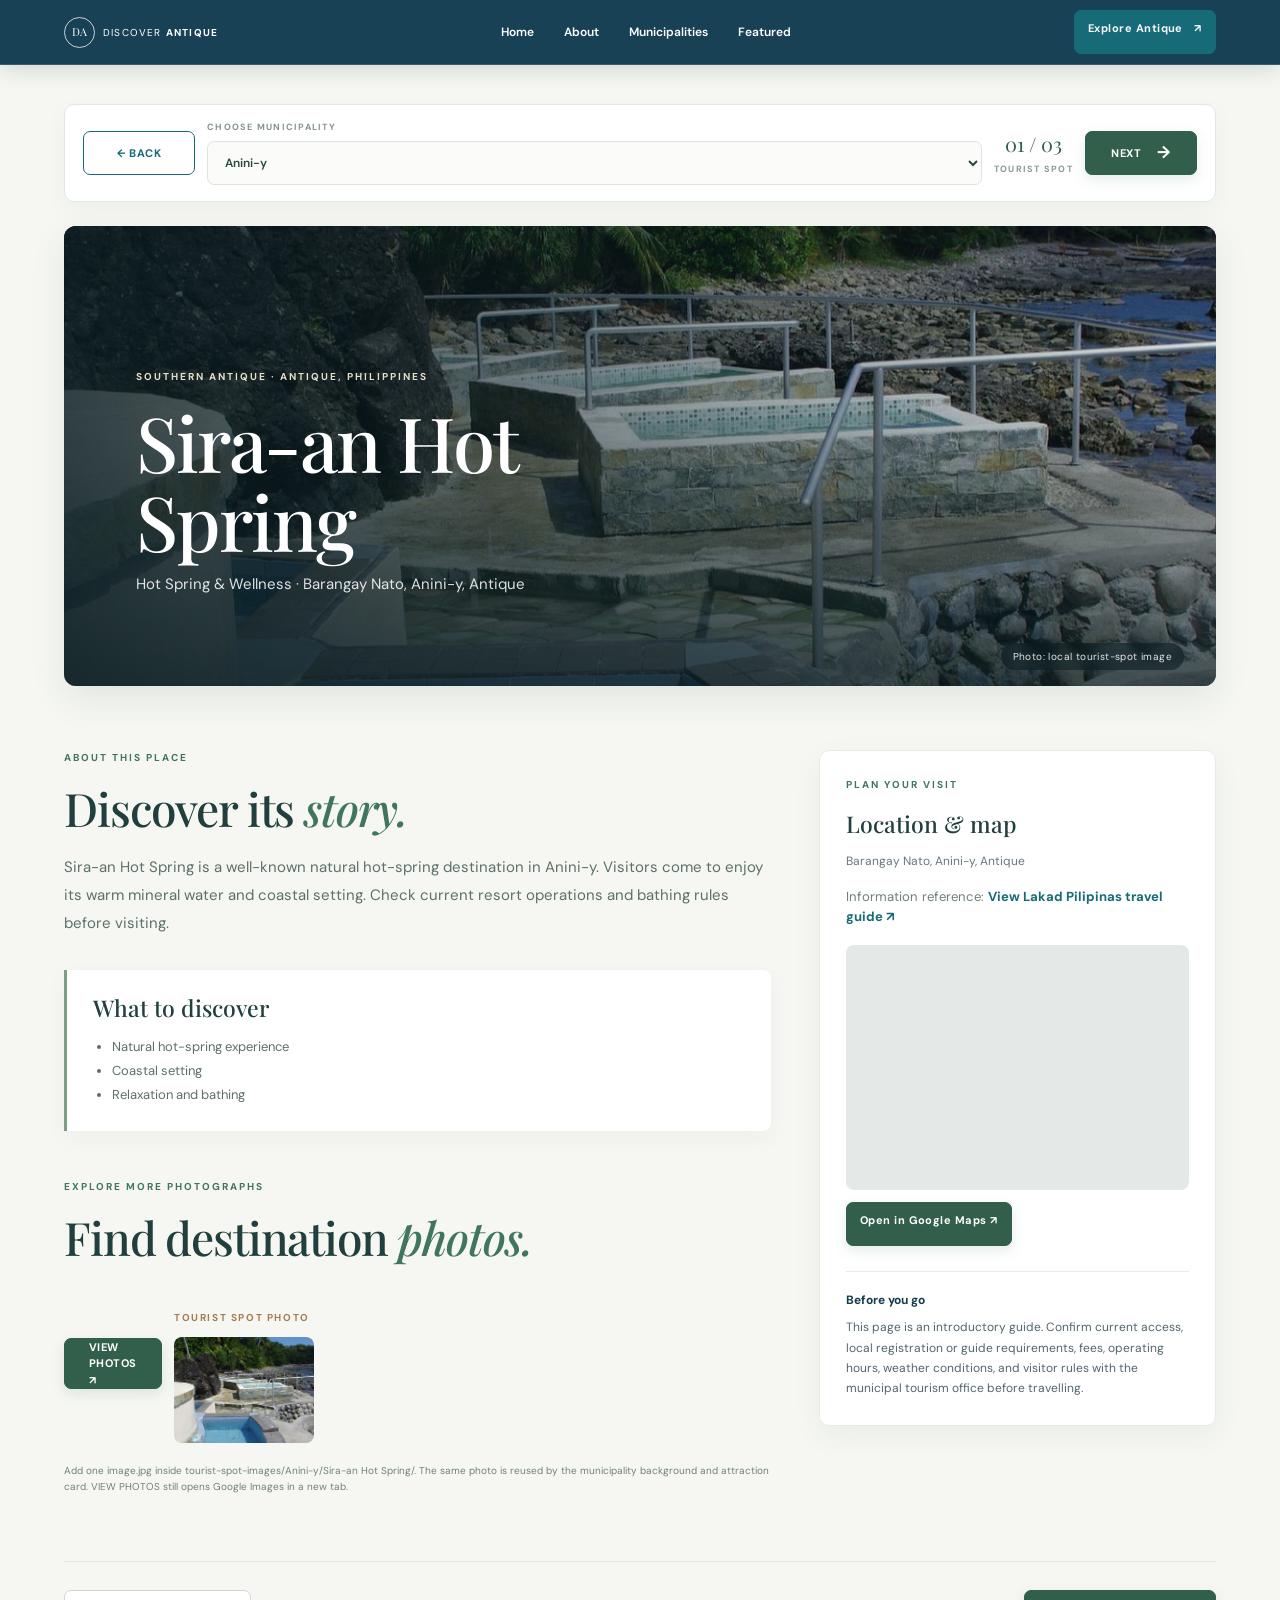
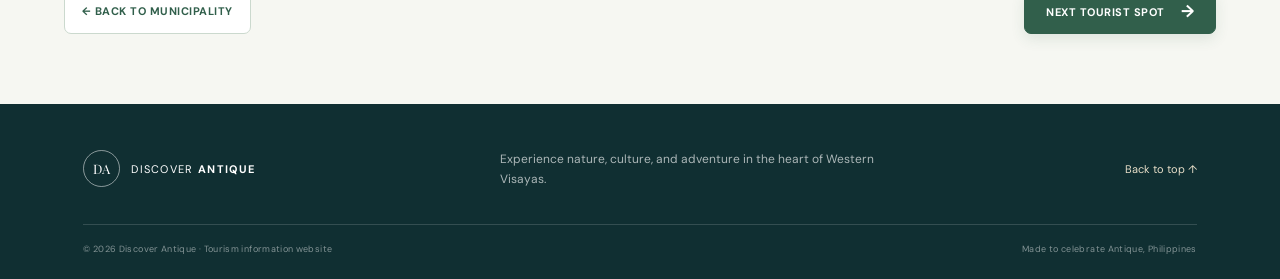
==== commit a968eab7: "Add hamburger navigation to tourist spot page" ====
--- a/destination.html
+++ b/destination.html
@@ -9,7 +9,8 @@
 </head><body class="detail-page">
 <header class="site-header detail-header">
 <a class="brand" href="index.html#top" aria-label="Discover Antique home"><span class="brand-mark">DA</span><span class="brand-name">DISCOVER <strong>ANTIQUE</strong></span></a>
-<nav class="main-nav detail-nav" aria-label="Main navigation"><a href="index.html#top">Home</a><a href="index.html#about">About</a><a href="index.html#municipalities">Municipalities</a></nav>
+<button class="menu-toggle detail-menu-toggle" id="detailMenuToggle" type="button" aria-label="Open navigation" aria-expanded="false" aria-controls="detailMainNav">☰</button>
+<nav class="main-nav detail-nav" id="detailMainNav" aria-label="Main navigation"><a href="index.html#top">Home</a><a href="index.html#about">About</a><a href="index.html#municipalities">Municipalities</a><a href="index.html#featured">Featured</a></nav>
 <a class="header-cta btn btn-outline-light" href="index.html#municipalities">Explore Antique <span>↗</span></a></header>
 <main class="detail-main">
 <section class="destination-navigation" aria-label="Destination navigation">
--- a/css/style.css
+++ b/css/style.css
@@ -609,3 +609,65 @@
 .destination-search-result { display:block; width:100%; text-align:left; border:0; border-radius:5px; padding:11px 12px; color:#183744; background:#fff; font-size:13px; cursor:pointer; }
 .destination-search-result:hover,.destination-search-result:focus-visible { background:#edf4ef; }
 .destination-search-empty { margin:0; padding:12px; color:#6d7d7c; font-size:12px; }
+
+
+/* Hero photography: random coastal and highland views, with a readable cinematic overlay. */
+.hero-image {
+  z-index: 0;
+  isolation: isolate;
+  background: linear-gradient(120deg, #0b2b3b, #1c5d58 60%, #6f927c);
+}
+.hero-image .hero-backdrop-layer {
+  position: absolute;
+  z-index: 0;
+  inset: 0;
+  display: block;
+  background-size: cover;
+  background-position: center;
+  background-repeat: no-repeat;
+  opacity: 0;
+  transform: scale(1.06);
+  transition: opacity 1.15s ease, transform 9s ease-out;
+}
+.hero-image .hero-backdrop-layer.is-visible {
+  opacity: .9;
+  transform: scale(1);
+}
+.hero-shade { z-index: 1; }
+.hero-content, .hero-bottom { z-index: 2; }
+.hero-shade {
+  background: linear-gradient(90deg, rgba(7,29,31,.78) 0%, rgba(7,29,31,.48) 52%, rgba(7,29,31,.16) 100%),
+              linear-gradient(0deg, rgba(7,29,31,.42), rgba(7,29,31,.06) 58%);
+}
+.hero h1 { max-width: 760px; text-wrap: balance; }
+@media (max-width: 760px) {
+  .hero h1 { font-size: clamp(39px, 10.5vw, 66px); }
+  .hero-shade {
+    background: linear-gradient(90deg, rgba(7,29,31,.78), rgba(7,29,31,.42)),
+                linear-gradient(0deg, rgba(7,29,31,.42), transparent 60%);
+  }
+}
+@media (prefers-reduced-motion: reduce) {
+  .hero-image .hero-backdrop-layer { transition: none !important; transform: none !important; }
+}
+
+
+/* Android touch carousel: native horizontal scrolling + browser momentum + CSS snap.
+   JS only updates the 3D card transforms; it does not take over touch gestures. */
+.municipality-track {
+  touch-action: pan-x pan-y;
+  -webkit-overflow-scrolling: touch;
+  overscroll-behavior-x: contain;
+  scroll-snap-type: x mandatory;
+  scroll-behavior: auto;
+}
+.municipality-track.is-dragging {
+  scroll-snap-type: none !important;
+  scroll-behavior: auto !important;
+}
+.municipality-card {
+  transition: box-shadow .42s cubic-bezier(.2,.7,.2,1), filter .42s ease, opacity .42s ease;
+}
+@media (prefers-reduced-motion: reduce) {
+  .municipality-track { scroll-snap-type: x proximity; }
+}
--- a/css/destination.css
+++ b/css/destination.css
@@ -279,3 +279,89 @@
  .photo-lightbox button { width:38px;height:38px;font-size:24px; }
  .local-gallery-grid { grid-template-columns:repeat(2,minmax(0,1fr)); }
 }
+
+
+/* Keep the three destination navigation links visible while scrolling,
+   including on Android phones where the old detail-nav rule hid them. */
+.detail-header {
+  position: fixed !important;
+  top: 0;
+  left: 0;
+  right: 0;
+  z-index: 1000;
+  min-height: 64px;
+  display: flex;
+  align-items: center;
+  gap: 24px;
+  padding: 10px 5%;
+  background: rgba(18, 59, 80, .97);
+  border-bottom: 1px solid rgba(255,255,255,.14);
+  box-shadow: 0 5px 22px rgba(5,25,34,.14);
+  -webkit-backdrop-filter: blur(12px);
+  backdrop-filter: blur(12px);
+}
+.detail-page { padding-top: 78px; }
+.detail-header .detail-nav {
+  display: flex !important;
+  align-items: center;
+  justify-content: center;
+  gap: clamp(14px, 2.5vw, 30px);
+  margin: 0 auto;
+}
+.detail-header .detail-nav a {
+  color: #fff;
+  text-decoration: none;
+  white-space: nowrap;
+  font-size: 12px;
+  font-weight: 600;
+  transition: color .2s ease, opacity .2s ease;
+}
+.detail-header .detail-nav a:hover,
+.detail-header .detail-nav a:focus-visible {
+  color: #e8dfc9;
+  opacity: 1;
+}
+.detail-header .header-cta { flex: 0 0 auto; }
+@media (max-width: 760px) {
+  .detail-header {
+    display: grid;
+    grid-template-columns: minmax(0,1fr) auto;
+    grid-template-rows: auto auto;
+    gap: 6px 10px;
+    min-height: 0;
+    padding: 8px 4%;
+  }
+  .detail-header > .brand { grid-column: 1; grid-row: 1; }
+  .detail-header > .header-cta {
+    grid-column: 2;
+    grid-row: 1;
+    min-height: 34px;
+    padding: 7px 10px;
+    font-size: 9px;
+  }
+  .detail-header .detail-nav {
+    grid-column: 1 / -1;
+    grid-row: 2;
+    display: flex !important;
+    width: 100%;
+    justify-content: space-between;
+    gap: 5px;
+    padding-top: 6px;
+    border-top: 1px solid rgba(255,255,255,.16);
+  }
+  .detail-header .detail-nav a {
+    flex: 1 1 0;
+    min-height: 30px;
+    display: inline-flex;
+    align-items: center;
+    justify-content: center;
+    padding: 5px 3px;
+    font-size: 10px;
+  }
+  .detail-page { padding-top: 94px; }
+}
+@media (max-width: 360px) {
+  .detail-header .brand-name { font-size: 7px; }
+  .detail-header > .header-cta { padding-inline: 7px; font-size: 8px; }
+  .detail-header .detail-nav a { font-size: 9px; }
+}
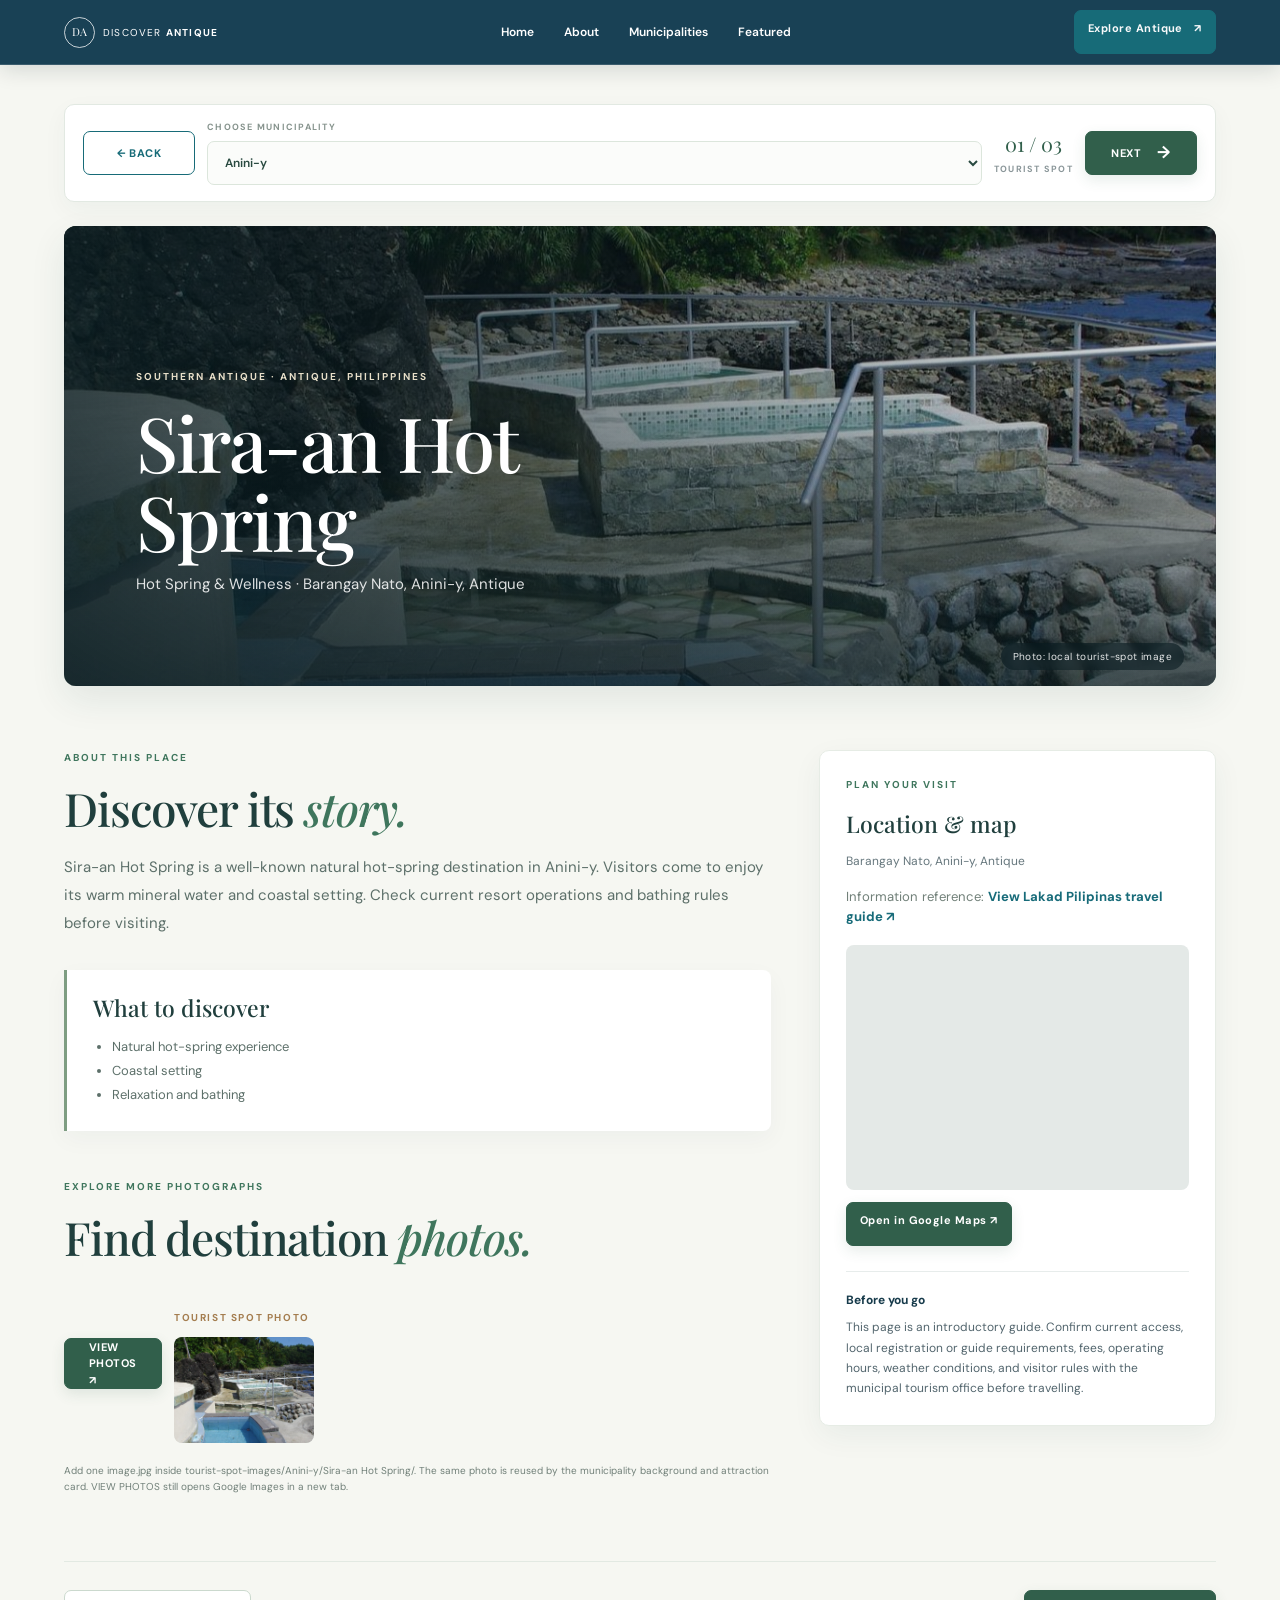
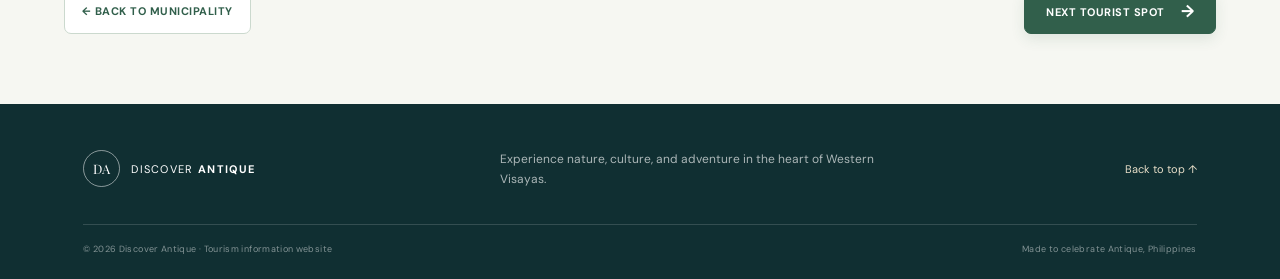
==== commit ecbc396f: "Refresh destination optimized script cache" ====
--- a/destination.html
+++ b/destination.html
@@ -5,11 +5,11 @@
 <meta name="referrer" content="no-referrer"><meta name="theme-color" content="#123B50"><title>Destination Details | Discover Antique</title>
 <link rel="preconnect" href="https://fonts.googleapis.com"><link rel="preconnect" href="https://fonts.gstatic.com" crossorigin>
 <link href="https://fonts.googleapis.com/css2?family=DM+Sans:wght@400;500;600;700&family=Playfair+Display:wght@500;600;700&display=swap" rel="stylesheet">
-<link href="https://cdn.jsdelivr.net/npm/bootstrap@5.3.3/dist/css/bootstrap.min.css" rel="stylesheet" integrity="sha384-QWTKZyjpPEjISv5WaRU9OFeRpok6YctnYmDr5pNlyT2bRjXh0JMhjY6hW+ALEwIH" crossorigin="anonymous"><link rel="stylesheet" href="css/style.css"><link rel="stylesheet" href="css/destination.css">
+<link href="https://cdn.jsdelivr.net/npm/bootstrap@5.3.3/dist/css/bootstrap.min.css" rel="stylesheet" integrity="sha384-QWTKZyjpPEjISv5WaRU9OFeRpok6YctnYmDr5pNlyT2bRjXh0JMhjY6hW+ALEwIH" crossorigin="anonymous"><link rel="stylesheet" href="css/style.css?v=20261120-2"><link rel="stylesheet" href="css/destination.css?v=20261120-2">
 </head><body class="detail-page">
 <header class="site-header detail-header">
 <a class="brand" href="index.html#top" aria-label="Discover Antique home"><span class="brand-mark">DA</span><span class="brand-name">DISCOVER <strong>ANTIQUE</strong></span></a>
-<button class="menu-toggle detail-menu-toggle" id="detailMenuToggle" type="button" aria-label="Open navigation" aria-expanded="false" aria-controls="detailMainNav">☰</button>
+
 <nav class="main-nav detail-nav" id="detailMainNav" aria-label="Main navigation"><a href="index.html#top">Home</a><a href="index.html#about">About</a><a href="index.html#municipalities">Municipalities</a><a href="index.html#featured">Featured</a></nav>
 <a class="header-cta btn btn-outline-light" href="index.html#municipalities">Explore Antique <span>↗</span></a></header>
 <main class="detail-main">
@@ -41,4 +41,4 @@
 </section></main>
 <footer class="site-footer detail-footer"><div class="footer-top"><a class="brand brand-footer" href="index.html#top"><span class="brand-mark">DA</span><span class="brand-name">DISCOVER <strong>ANTIQUE</strong></span></a><p>Experience nature, culture, and adventure in the heart of Western Visayas.</p><a class="back-top" href="index.html#top">Back to top ↑</a></div>
 <div class="footer-bottom"><span>© 2026 Discover Antique · Tourism information website</span><span>Made to celebrate Antique, Philippines</span></div></footer>
-<script src="js/destination-data.js"></script><script src="js/backdrop.js"></script><script src="js/destination-detail.js"></script></body></html>+<script src="js/destination-data.js?v=20261120-2"></script><script src="js/backdrop.js?v=20261120-2"></script><script src="js/destination-detail.js?v=20261120-3"></script></body></html>
--- a/css/style.css
+++ b/css/style.css
@@ -671,3 +671,15 @@
 @media (prefers-reduced-motion: reduce) {
   .municipality-track { scroll-snap-type: x proximity; }
 }
+
+
+/* Controlled horizontal swipes: keep vertical page scrolling native on touch devices. */
+.municipality-track {
+  touch-action: pan-y;
+  scroll-snap-type: x mandatory;
+  overscroll-behavior-x: contain;
+}
+.municipality-track.is-dragging {
+  scroll-snap-type: none !important;
+  cursor: grabbing;
+}
--- a/css/destination.css
+++ b/css/destination.css
@@ -365,3 +365,104 @@
   .detail-header > .header-cta { padding-inline: 7px; font-size: 8px; }
   .detail-header .detail-nav a { font-size: 9px; }
 }
+
+
+/* Mobile tourist-page header follows the main page: brand, then hamburger.
+   The menu opens the same four main-page destinations. */
+.detail-header { position: fixed !important; }
+.detail-header .detail-menu-toggle { display: none; }
+@media (max-width: 760px) {
+  .detail-header {
+    display: flex;
+    min-height: 56px;
+    height: 56px;
+    justify-content: space-between;
+    align-items: center;
+    gap: 10px;
+    padding: 8px 4%;
+  }
+  .detail-header .brand { flex: 1 1 auto; min-width: 0; }
+  .detail-header .brand-name { white-space: nowrap; }
+  .detail-header .detail-menu-toggle {
+    display: inline-flex;
+    flex: 0 0 40px;
+    width: 40px;
+    height: 40px;
+    align-items: center;
+    justify-content: center;
+    margin-left: auto;
+    border: 1px solid rgba(255,255,255,.35);
+    border-radius: 7px;
+    background: rgba(255,255,255,.08);
+    color: #fff;
+    font-size: 23px;
+    line-height: 1;
+    cursor: pointer;
+  }
+  .detail-header > .header-cta { display: none; }
+  .detail-header .detail-nav {
+    position: absolute;
+    top: calc(100% + 7px);
+    right: 4%;
+    left: auto;
+    display: none !important;
+    width: min(260px, 92vw);
+    margin: 0;
+    padding: 9px;
+    flex-direction: column;
+    align-items: stretch;
+    gap: 2px;
+    border: 1px solid rgba(255,255,255,.14);
+    border-radius: 10px;
+    background: rgba(18,59,80,.98);
+    box-shadow: 0 16px 34px rgba(5,25,34,.28);
+  }
+  .detail-header .detail-nav.open { display: flex !important; }
+  .detail-header .detail-nav a {
+    width: 100%;
+    min-height: 44px;
+    justify-content: flex-start;
+    padding: 10px 13px;
+    border-radius: 6px;
+    font-size: 13px;
+  }
+  .detail-header .detail-nav a:hover,
+  .detail-header .detail-nav a:focus-visible { background: rgba(255,255,255,.1); }
+  .detail-page { padding-top: 74px; }
+}
+@media (max-width: 360px) {
+  .detail-header .brand-name { font-size: 7px; letter-spacing: .08em; }
+}
+
+/* Native, bidirectional touch scrolling for Android and mobile browsers.
+   Keep browser momentum and centered snapping; avoid custom pointer capture,
+   which can cause jitter, vibration, and blocked right-to-left/left-to-right gestures. */
+.municipality-track {
+  touch-action: pan-x pan-y;
+  -webkit-overflow-scrolling: touch;
+  overscroll-behavior-x: contain;
+  scroll-snap-type: x mandatory;
+  scroll-behavior: smooth;
+}
+.municipality-track.is-dragging { cursor: grab; }
+@media (prefers-reduced-motion: reduce) {
+  .municipality-track { scroll-behavior: auto; scroll-snap-type: x proximity; }
+}
+
+
+/* Mobile tourist-spot header: no hamburger; keep all four links visible. */
+.detail-header .detail-menu-toggle { display:none !important; }
+@media (max-width:760px) {
+  .detail-header { display:flex !important; flex-wrap:wrap; align-items:center; justify-content:space-between; gap:7px 10px; height:auto; min-height:0; padding:9px 4%; }
+  .detail-header > .brand { flex:1 1 100%; min-width:0; }
+  .detail-header > .header-cta { display:none !important; }
+  .detail-header .detail-nav,
+  .detail-header .detail-nav.open {
+    position:static !important; inset:auto !important; display:flex !important; flex:1 1 100%; width:100% !important;
+    flex-direction:row !important; align-items:center; justify-content:space-between; gap:3px; margin:0; padding:6px 0 0;
+    border:0; border-top:1px solid rgba(255,255,255,.16); border-radius:0; background:transparent; box-shadow:none;
+  }
+  .detail-header .detail-nav a { flex:1 1 0; display:flex; min-width:0; min-height:34px; justify-content:center; padding:4px 2px; font-size:clamp(9px,2.8vw,11px); white-space:nowrap; }
+  .detail-page { padding-top:112px; }
+}
+@media (max-width:360px) { .detail-page { padding-top:108px; } .detail-header .detail-nav a { font-size:9px; } }
